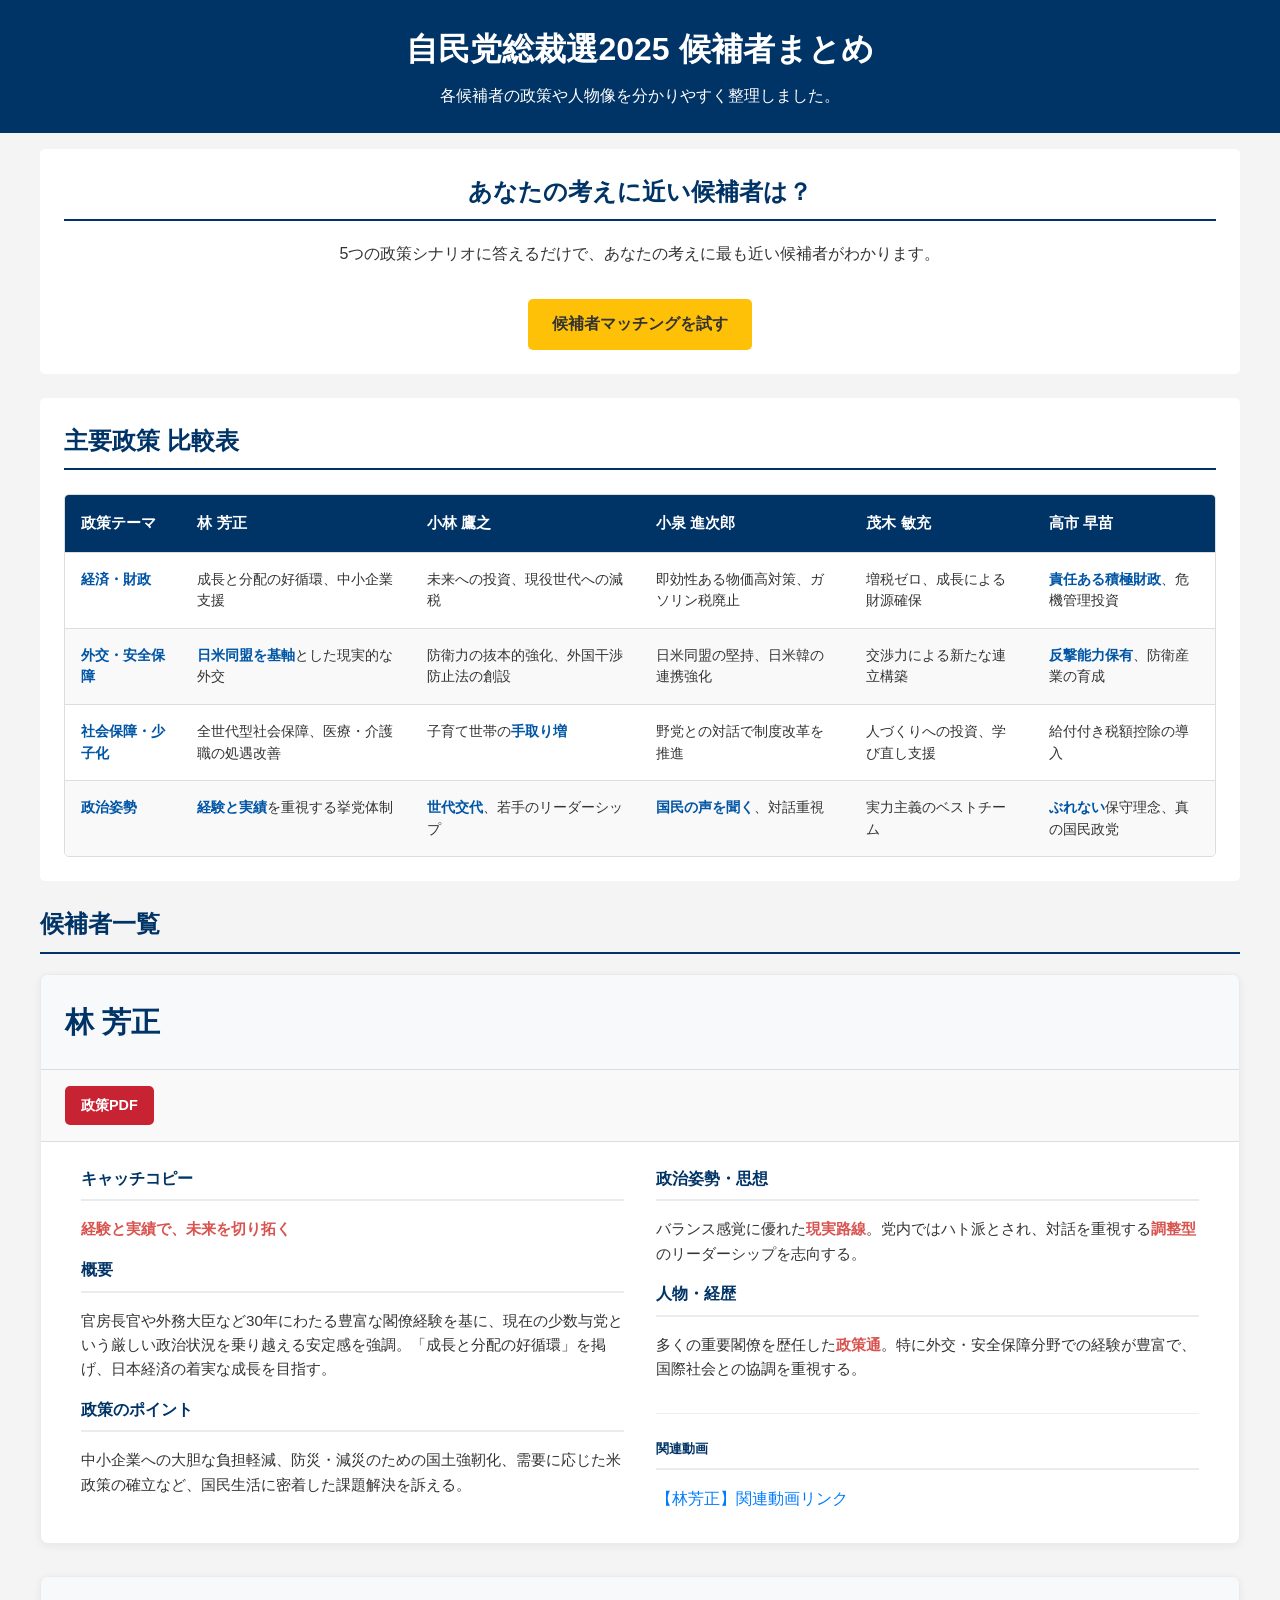
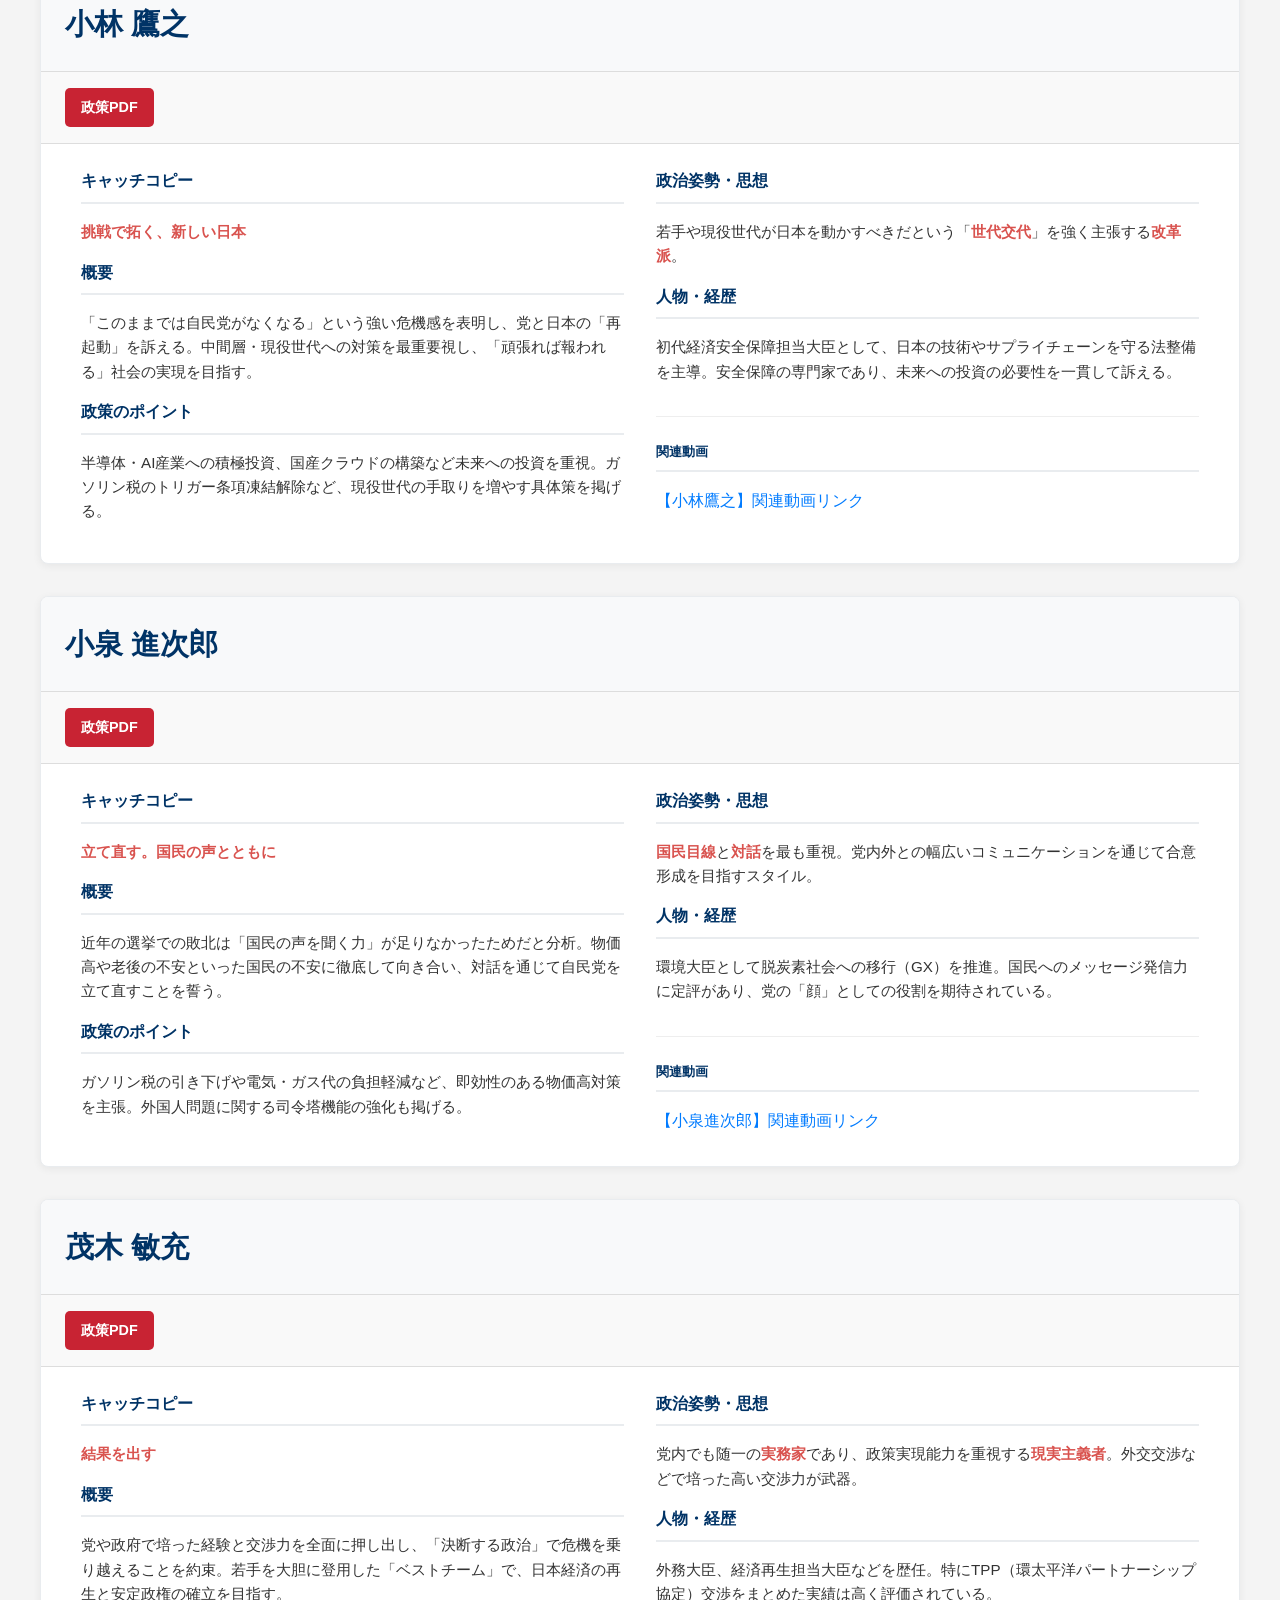
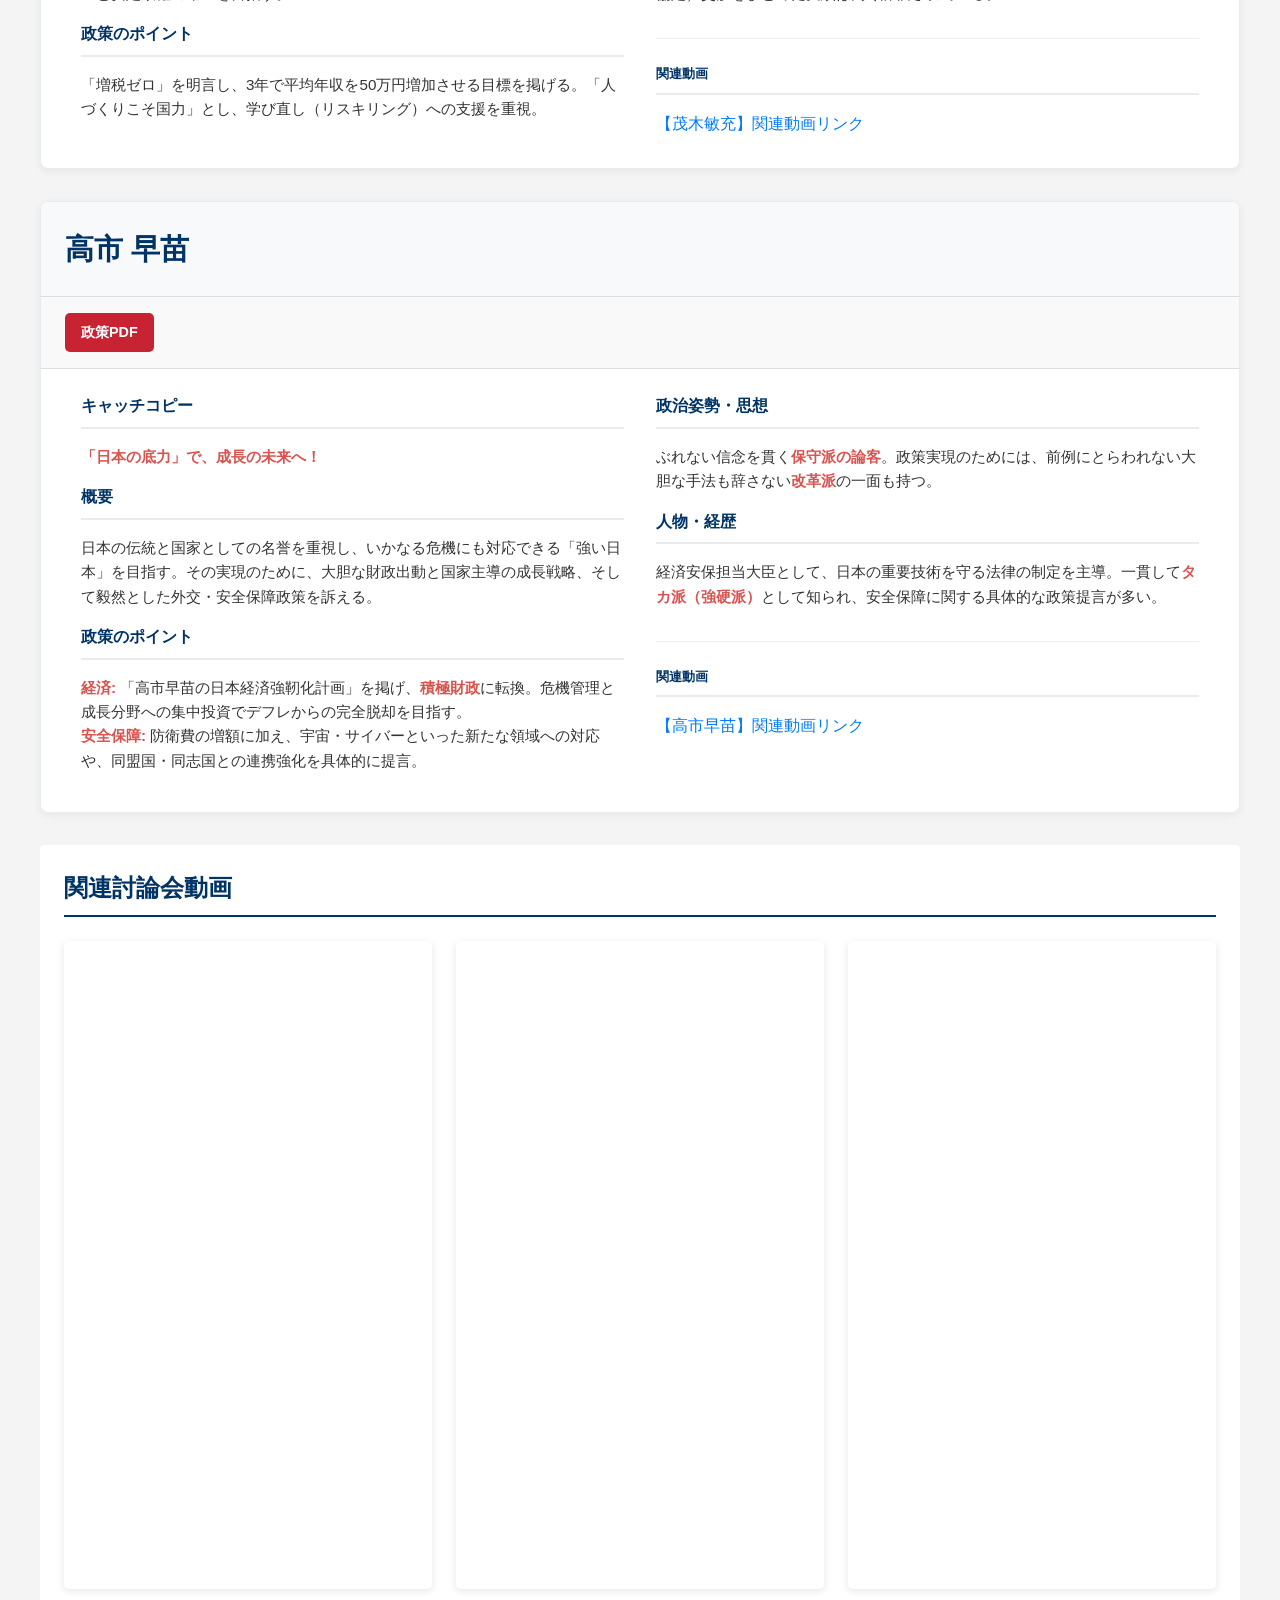
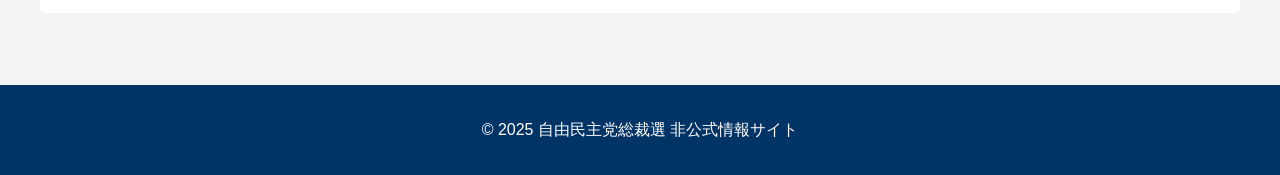
==== index.html @ 8de0a36b "Updates" ====
<!DOCTYPE html>
<html lang="ja">
<head>
    <meta charset="UTF-8">
    <meta name="viewport" content="width=device-width, initial-scale=1.0">
    <title>自民党総裁選2025 候補者まとめ</title>
    <link rel="stylesheet" href="style.css">
</head>
<body>

    <header>
        <h1>自民党総裁選2025 候補者まとめ</h1>
        <p>各候補者の政策や人物像を分かりやすく整理しました。</p>
    </header>

    <main>
        <section id="matcher-link">
            <h2>あなたの考えに近い候補者は？</h2>
            <p>5つの政策シナリオに答えるだけで、あなたの考えに最も近い候補者がわかります。</p>
            <a href="matcher.html" class="matcher-button">候補者マッチングを試す</a>
        </section>

        <section id="comparison">
            <h2>主要政策 比較表</h2>
            <div class="table-container">
                <table>
                    <thead>
                        <tr>
                            <th>政策テーマ</th>
                            <th>林 芳正</th>
                            <th>小林 鷹之</th>
                            <th>小泉 進次郎</th>
                            <th>茂木 敏充</th>
                            <th>高市 早苗</th>
                        </tr>
                    </thead>
                    <tbody>
                        <tr>
                            <td><strong>経済・財政</strong></td>
                            <td>成長と分配の好循環、中小企業支援</td>
                            <td>未来への投資、現役世代への減税</td>
                            <td>即効性ある物価高対策、ガソリン税廃止</td>
                            <td>増税ゼロ、成長による財源確保</td>
                            <td><strong>責任ある積極財政</strong>、危機管理投資</td>
                        </tr>
                        <tr>
                            <td><strong>外交・安全保障</strong></td>
                            <td><strong>日米同盟を基軸</strong>とした現実的な外交</td>
                            <td>防衛力の抜本的強化、外国干渉防止法の創設</td>
                            <td>日米同盟の堅持、日米韓の連携強化</td>
                            <td>交渉力による新たな連立構築</td>
                            <td><strong>反撃能力保有</strong>、防衛産業の育成</td>
                        </tr>
                        <tr>
                            <td><strong>社会保障・少子化</strong></td>
                            <td>全世代型社会保障、医療・介護職の処遇改善</td>
                            <td>子育て世帯の<strong>手取り増</strong></td>
                            <td>野党との対話で制度改革を推進</td>
                            <td>人づくりへの投資、学び直し支援</td>
                            <td>給付付き税額控除の導入</td>
                        </tr>
                        <tr>
                            <td><strong>政治姿勢</strong></td>
                            <td><strong>経験と実績</strong>を重視する挙党体制</td>
                            <td><strong>世代交代</strong>、若手のリーダーシップ</td>
                            <td><strong>国民の声を聞く</strong>、対話重視</td>
                            <td>実力主義のベストチーム</td>
                            <td><strong>ぶれない</strong>保守理念、真の国民政党</td>
                        </tr>
                    </tbody>
                </table>
            </div>
        </section>

        <section id="candidates">
            <h2>候補者一覧</h2>

            <div class="candidate" id="hayashi">
                <h3>林 芳正</h3>
                <div class="candidate-links">
                    <a href="../LDP presidential election2/hayashi_yoshimasa.pdf" target="_blank" class="pdf-button">政策PDF</a>
                </div>
                <div class="candidate-info">
                    <div class="policy">
                        <h4>キャッチコピー</h4>
                        <p><strong>経験と実績で、未来を切り拓く</strong></p>
                        <h4>概要</h4>
                        <p>官房長官や外務大臣など30年にわたる豊富な閣僚経験を基に、現在の少数与党という厳しい政治状況を乗り越える安定感を強調。「成長と分配の好循環」を掲げ、日本経済の着実な成長を目指す。</p>
                        <h4>政策のポイント</h4>
                        <p>中小企業への大胆な負担軽減、防災・減災のための国土強靭化、需要に応じた米政策の確立など、国民生活に密着した課題解決を訴える。</p>
                    </div>
                    <div class="profile">
                        <h4>政治姿勢・思想</h4>
                        <p>バランス感覚に優れた<strong>現実路線</strong>。党内ではハト派とされ、対話を重視する<strong>調整型</strong>のリーダーシップを志向する。</p>
                        <h4>人物・経歴</h4>
                        <p>多くの重要閣僚を歴任した<strong>政策通</strong>。特に外交・安全保障分野での経験が豊富で、国際社会との協調を重視する。</p>
                        <div class="video-section">
                            <h5>関連動画</h5>
                            <a href="#" target="_blank">【林芳正】関連動画リンク</a>
                        </div>
                    </div>
                </div>
            </div>

            <div class="candidate" id="kobayashi">
                <h3>小林 鷹之</h3>
                <div class="candidate-links">
                    <a href="../LDP presidential election2/kobayashi_takayuki.pdf" target="_blank" class="pdf-button">政策PDF</a>
                </div>
                <div class="candidate-info">
                    <div class="policy">
                        <h4>キャッチコピー</h4>
                        <p><strong>挑戦で拓く、新しい日本</strong></p>
                        <h4>概要</h4>
                        <p>「このままでは自民党がなくなる」という強い危機感を表明し、党と日本の「再起動」を訴える。中間層・現役世代への対策を最重要視し、「頑張れば報われる」社会の実現を目指す。</p>
                        <h4>政策のポイント</h4>
                        <p>半導体・AI産業への積極投資、国産クラウドの構築など未来への投資を重視。ガソリン税のトリガー条項凍結解除など、現役世代の手取りを増やす具体策を掲げる。</p>
                    </div>
                    <div class="profile">
                        <h4>政治姿勢・思想</h4>
                        <p>若手や現役世代が日本を動かすべきだという「<strong>世代交代</strong>」を強く主張する<strong>改革派</strong>。</p>
                        <h4>人物・経歴</h4>
                        <p>初代経済安全保障担当大臣として、日本の技術やサプライチェーンを守る法整備を主導。安全保障の専門家であり、未来への投資の必要性を一貫して訴える。</p>
                        <div class="video-section">
                            <h5>関連動画</h5>
                            <a href="#" target="_blank">【小林鷹之】関連動画リンク</a>
                        </div>
                    </div>
                </div>
            </div>

            <div class="candidate" id="koizumi">
                <h3>小泉 進次郎</h3>
                <div class="candidate-links">
                    <a href="../LDP presidential election2/koizumi_shinjiro.pdf" target="_blank" class="pdf-button">政策PDF</a>
                </div>
                <div class="candidate-info">
                    <div class="policy">
                        <h4>キャッチコピー</h4>
                        <p><strong>立て直す。国民の声とともに</strong></p>
                        <h4>概要</h4>
                        <p>近年の選挙での敗北は「国民の声を聞く力」が足りなかったためだと分析。物価高や老後の不安といった国民の不安に徹底して向き合い、対話を通じて自民党を立て直すことを誓う。</p>
                        <h4>政策のポイント</h4>
                        <p>ガソリン税の引き下げや電気・ガス代の負担軽減など、即効性のある物価高対策を主張。外国人問題に関する司令塔機能の強化も掲げる。</p>
                    </div>
                    <div class="profile">
                        <h4>政治姿勢・思想</h4>
                        <p><strong>国民目線</strong>と<strong>対話</strong>を最も重視。党内外との幅広いコミュニケーションを通じて合意形成を目指すスタイル。</p>
                        <h4>人物・経歴</h4>
                        <p>環境大臣として脱炭素社会への移行（GX）を推進。国民へのメッセージ発信力に定評があり、党の「顔」としての役割を期待されている。</p>
                        <div class="video-section">
                            <h5>関連動画</h5>
                            <a href="#" target="_blank">【小泉進次郎】関連動画リンク</a>
                        </div>
                    </div>
                </div>
            </div>

            <div class="candidate" id="motegi">
                <h3>茂木 敏充</h3>
                <div class="candidate-links">
                    <a href="../LDP presidential election2/motegi_toshimitsu.pdf" target="_blank" class="pdf-button">政策PDF</a>
                </div>
                <div class="candidate-info">
                    <div class="policy">
                        <h4>キャッチコピー</h4>
                        <p><strong>結果を出す</strong></p>
                        <h4>概要</h4>
                        <p>党や政府で培った経験と交渉力を全面に押し出し、「決断する政治」で危機を乗り越えることを約束。若手を大胆に登用した「ベストチーム」で、日本経済の再生と安定政権の確立を目指す。</p>
                        <h4>政策のポイント</h4>
                        <p>「増税ゼロ」を明言し、3年で平均年収を50万円増加させる目標を掲げる。「人づくりこそ国力」とし、学び直し（リスキリング）への支援を重視。</p>
                    </div>
                    <div class="profile">
                        <h4>政治姿勢・思想</h4>
                        <p>党内でも随一の<strong>実務家</strong>であり、政策実現能力を重視する<strong>現実主義者</strong>。外交交渉などで培った高い交渉力が武器。</p>
                        <h4>人物・経歴</h4>
                        <p>外務大臣、経済再生担当大臣などを歴任。特にTPP（環太平洋パートナーシップ協定）交渉をまとめた実績は高く評価されている。</p>
                        <div class="video-section">
                            <h5>関連動画</h5>
                            <a href="#" target="_blank">【茂木敏充】関連動画リンク</a>
                        </div>
                    </div>
                </div>
            </div>

            <div class="candidate" id="takaichi">
                <h3>高市 早苗</h3>
                <div class="candidate-links">
                    <a href="../LDP presidential election2/takaichi_sanae.pdf" target="_blank" class="pdf-button">政策PDF</a>
                </div>
                <div class="candidate-info">
                    <div class="policy">
                        <h4>キャッチコピー</h4>
                        <p><strong>「日本の底力」で、成長の未来へ！</strong></p>
                        <h4>概要</h4>
                        <p>日本の伝統と国家としての名誉を重視し、いかなる危機にも対応できる「強い日本」を目指す。その実現のために、大胆な財政出動と国家主導の成長戦略、そして毅然とした外交・安全保障政策を訴える。</p>
                        <h4>政策のポイント</h4>
                        <p><strong>経済:</strong> 「高市早苗の日本経済強靭化計画」を掲げ、<strong>積極財政</strong>に転換。危機管理と成長分野への集中投資でデフレからの完全脱却を目指す。<br><strong>安全保障:</strong> 防衛費の増額に加え、宇宙・サイバーといった新たな領域への対応や、同盟国・同志国との連携強化を具体的に提言。</p>
                    </div>
                    <div class="profile">
                        <h4>政治姿勢・思想</h4>
                        <p>ぶれない信念を貫く<strong>保守派の論客</strong>。政策実現のためには、前例にとらわれない大胆な手法も辞さない<strong>改革派</strong>の一面も持つ。</p>
                        <h4>人物・経歴</h4>
                        <p>経済安保担当大臣として、日本の重要技術を守る法律の制定を主導。一貫して<strong>タカ派（強硬派）</strong>として知られ、安全保障に関する具体的な政策提言が多い。</p>
                        <div class="video-section">
                            <h5>関連動画</h5>
                            <a href="#" target="_blank">【高市早苗】関連動画リンク</a>
                        </div>
                    </div>
                </div>
            </div>

        </section>

        <section id="debate-videos">
            <h2>関連討論会動画</h2>
            <div class="video-container">
                <div class="video-wrapper">
                    <iframe src="https://www.youtube.com/embed/Q50NCoF3dXk" title="YouTube video player" frameborder="0" allow="accelerometer; autoplay; clipboard-write; encrypted-media; gyroscope; picture-in-picture; web-share" allowfullscreen></iframe>
                </div>
                <div class="video-wrapper">
                    <iframe src="https://www.youtube.com/embed/YBnjSKV6GBg" title="YouTube video player" frameborder="0" allow="accelerometer; autoplay; clipboard-write; encrypted-media; gyroscope; picture-in-picture; web-share" allowfullscreen></iframe>
                </div>
                <div class="video-wrapper">
                    <iframe src="https://www.youtube.com/embed/Pvwe_WnXvWQ" title="YouTube video player" frameborder="0" allow="accelerometer; autoplay; clipboard-write; encrypted-media; gyroscope; picture-in-picture; web-share" allowfullscreen></iframe>
                </div>
            </div>
        </section>

    </main>

    <footer>
        <p>&copy; 2025 自由民主党総裁選 非公式情報サイト</p>
    </footer>

</body>
</html>
---- style.css ----
body {
    font-family: sans-serif;
    line-height: 1.6;
    margin: 0;
    padding: 0;
    background: #f4f4f4;
    color: #333;
}

header {
    background: #003366;
    color: #fff;
    padding: 1.5rem 1rem;
    text-align: center;
}

header p {
    margin: 0;
    max-width: 800px;
    margin: 0.5rem auto 0;
}

h1 {
    margin: 0 0 0.5rem 0;
}

main {
    padding: 1rem;
    max-width: 1200px;
    margin: 0 auto;
}

section {
    background: #fff;
    margin-bottom: 1.5rem;
    padding: 1.5rem;
    border-radius: 5px;
}

h2 {
    color: #003366;
    border-bottom: 2px solid #003366;
    padding-bottom: 0.5rem;
    margin-top: 0;
}

/* --- Matcher Button --- */
#matcher-link {
    text-align: center;
}
.matcher-button {
    display: inline-block;
    background: #ffc107;
    color: #333;
    padding: 0.8rem 1.5rem;
    text-decoration: none;
    font-weight: bold;
    border-radius: 5px;
    margin-top: 1rem;
    transition: background-color 0.3s;
}

.matcher-button:hover {
    background: #ffca2c;
}

/* --- Responsive Table --- */
.table-container {
    overflow-x: auto;
    -webkit-overflow-scrolling: touch;
    margin-top: 1.5rem;
    border: 1px solid #ddd;
    border-radius: 5px;
}

#comparison table {
    width: 100%;
    min-width: 800px;
    border-collapse: collapse;
}

#comparison th, #comparison td {
    padding: 1rem;
    vertical-align: top;
    border: none;
    border-bottom: 1px solid #ddd;
    text-align: left;
}

#comparison thead th {
    background-color: #003366;
    color: #fff;
    position: sticky;
    top: 0;
    font-size: 0.95rem;
}

#comparison tbody tr:last-child th,
#comparison tbody tr:last-child td {
    border-bottom: none;
}

#comparison tbody td {
    font-size: 0.9rem;
    line-height: 1.5;
}

#comparison tbody tr:nth-child(even) {
    background-color: #f9f9f9;
}

#comparison td strong, #comparison tbody th strong {
    color: #0055a5;
}

/* --- Candidate Sections --- */
#candidates {
    background: transparent;
    padding: 0;
    border: none;
}

.candidate {
    background: #fff;
    margin-bottom: 2rem;
    border: 1px solid #e9ecef;
    border-radius: 8px;
    box-shadow: 0 2px 8px rgba(0,0,0,0.06);
    overflow: hidden;
    padding: 0;
}

.candidate h3 {
    font-size: 1.8rem;
    color: #003366;
    margin: 0;
    padding: 1.5rem;
    border-bottom: 1px solid #ddd;
    background-color: #f8f9fa;
}

.candidate-links {
    padding: 1rem 1.5rem;
    background: #f9f9f9;
    border-bottom: 1px solid #ddd;
}

.pdf-button {
    display: inline-block;
    background: #c82333;
    color: #fff;
    padding: 0.5rem 1rem;
    text-decoration: none;
    border-radius: 5px;
    font-weight: bold;
    font-size: 0.9rem;
}

.pdf-button:hover {
    background: #a21b29;
}

.candidate-info {
    display: flex;
    flex-wrap: wrap;
    padding: 1.5rem;
}

.policy, .profile {
    flex: 1;
    padding: 0 1rem;
    min-width: 300px;
}

.policy h4, .profile h4, .video-section h5 {
    color: #003366;
    border-bottom: 2px solid #e9ecef;
    padding-bottom: 0.5rem;
    margin-top: 0;
    margin-bottom: 1rem;
}

.policy p, .profile p {
    font-size: 0.95rem;
}

.policy p strong, .profile p strong {
    color: #d9534f;
}

.video-section {
    margin-top: 2rem;
    border-top: 1px solid #eee;
    padding-top: 1.5rem;
}

.video-section a {
    display: block;
    margin-bottom: 0.5rem;
    color: #007bff;
    text-decoration: none;
}

.video-section a:hover {
    text-decoration: underline;
}

/* --- Footer --- */
footer {
    text-align: center;
    padding: 1rem 0;
    background: #003366;
    color: #fff;
    margin-top: 2rem;
}

/* --- Debate Videos Section --- */
#debate-videos .video-container {
    display: flex;
    flex-wrap: wrap;
    gap: 1.5rem;
    justify-content: center;
    margin-top: 1.5rem;
}

#debate-videos .video-wrapper {
    position: relative;
    padding-bottom: 56.25%; /* 16:9 Aspect Ratio (9 / 16 = 0.5625) */
    height: 0;
    overflow: hidden;
    flex: 1 1 30%;
    min-width: 300px;
    max-width: 400px; /* Reduce max size further */
    border-radius: 5px;
    box-shadow: 0 2px 8px rgba(0,0,0,0.1);
}

#debate-videos .video-wrapper iframe {
    position: absolute;
    top: 0;
    left: 0;
    width: 100%;
    height: 100%;
}
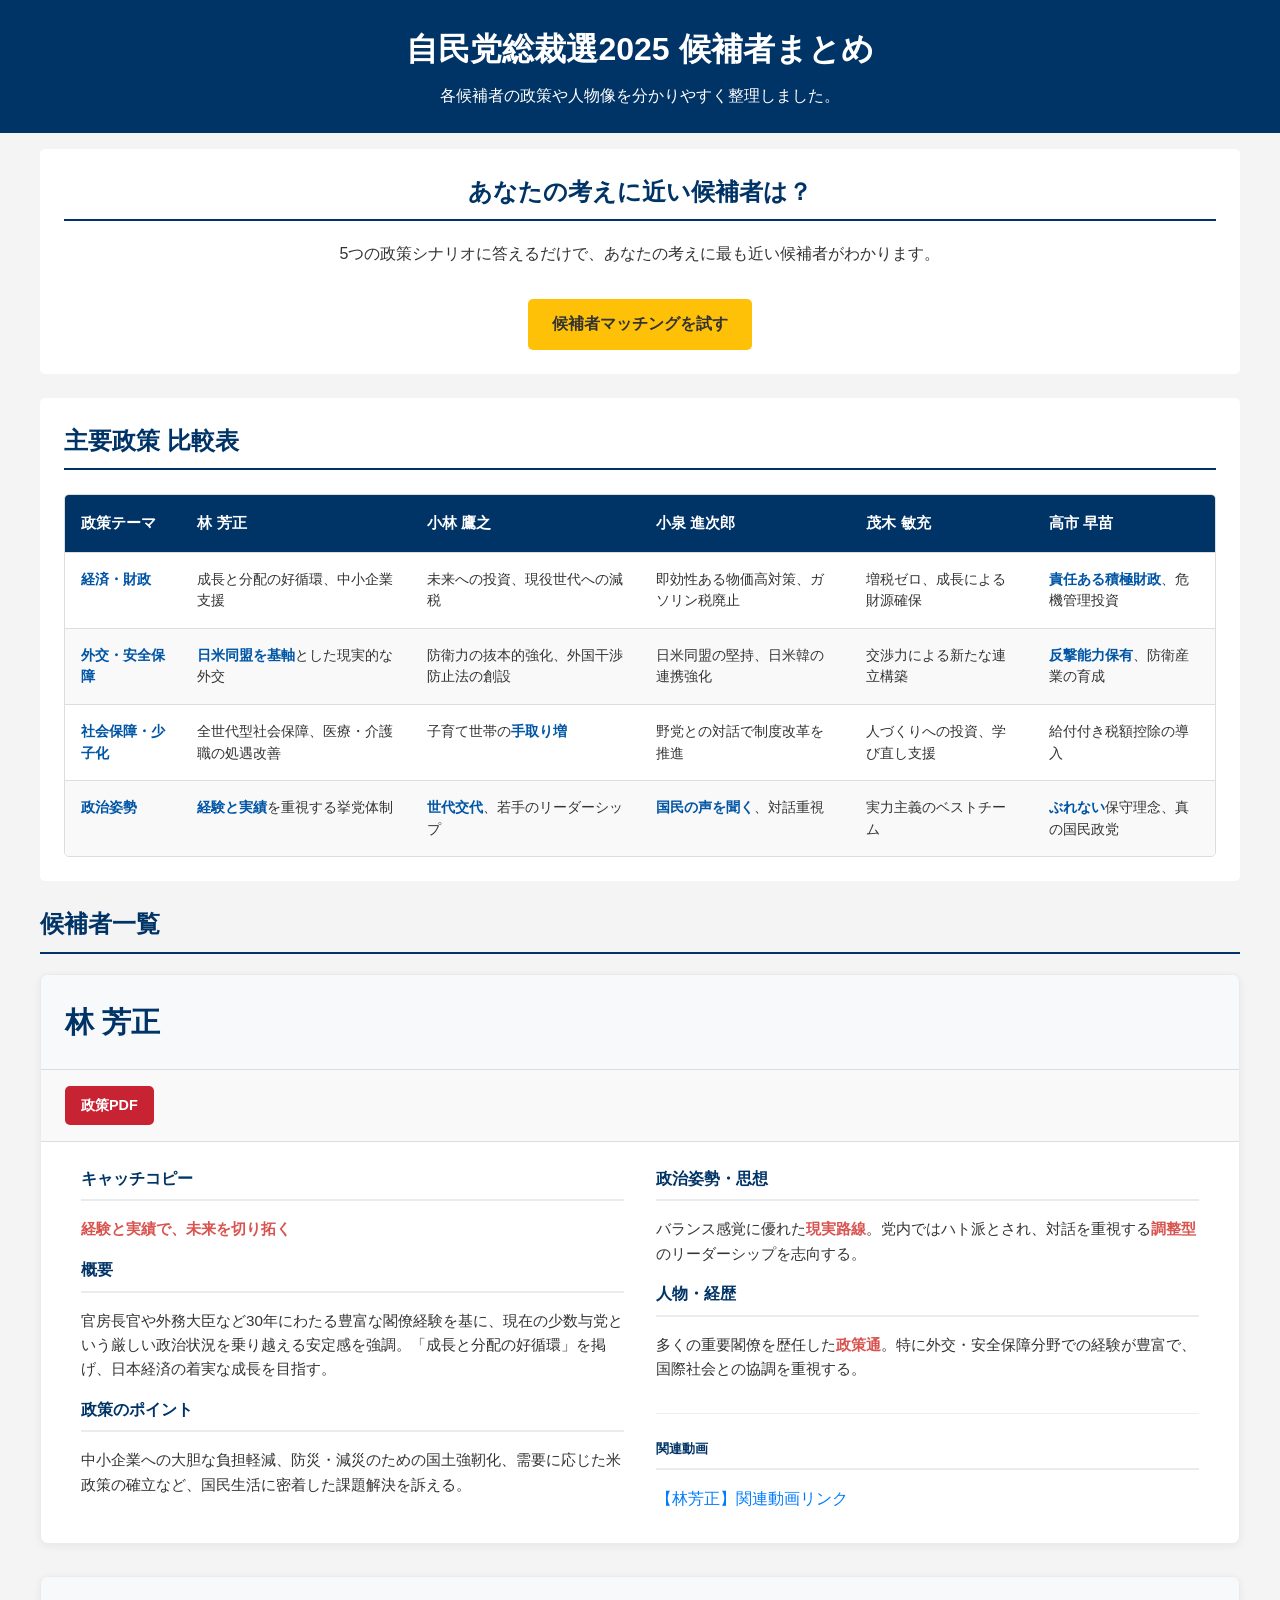
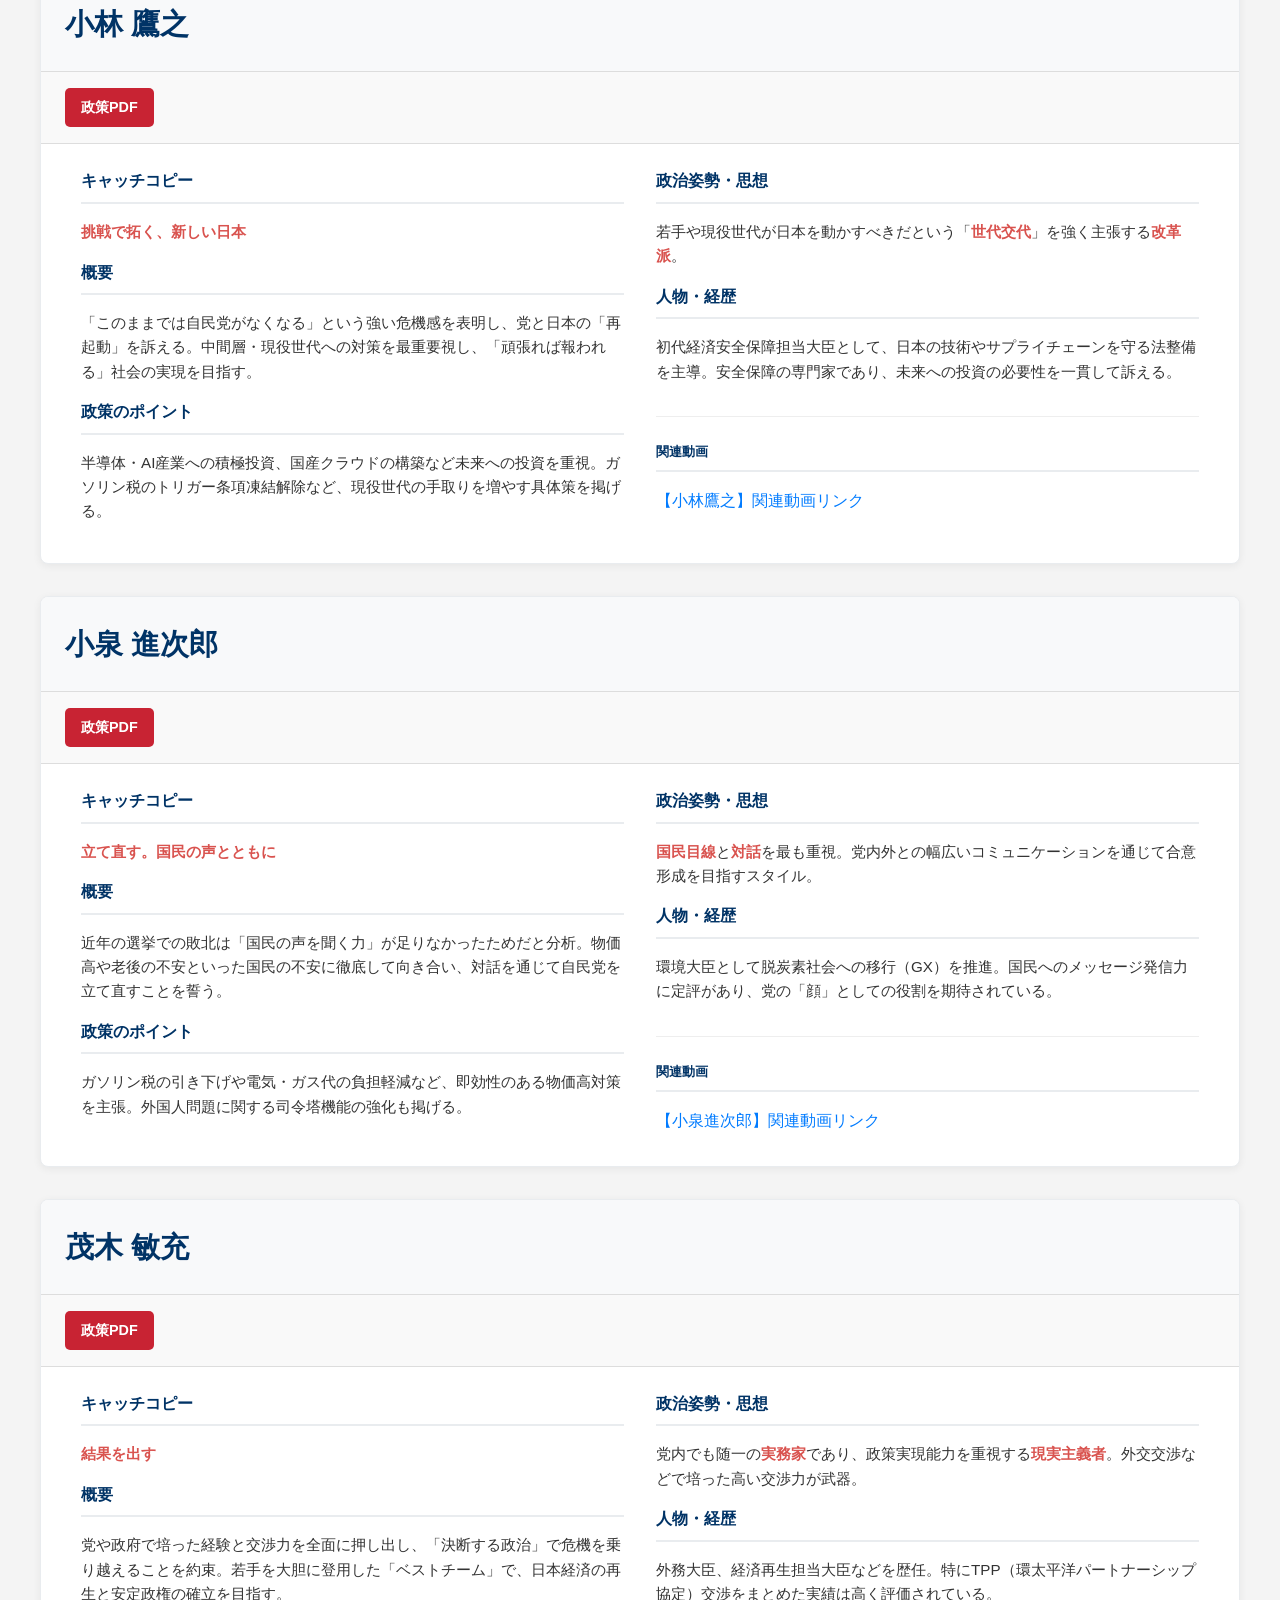
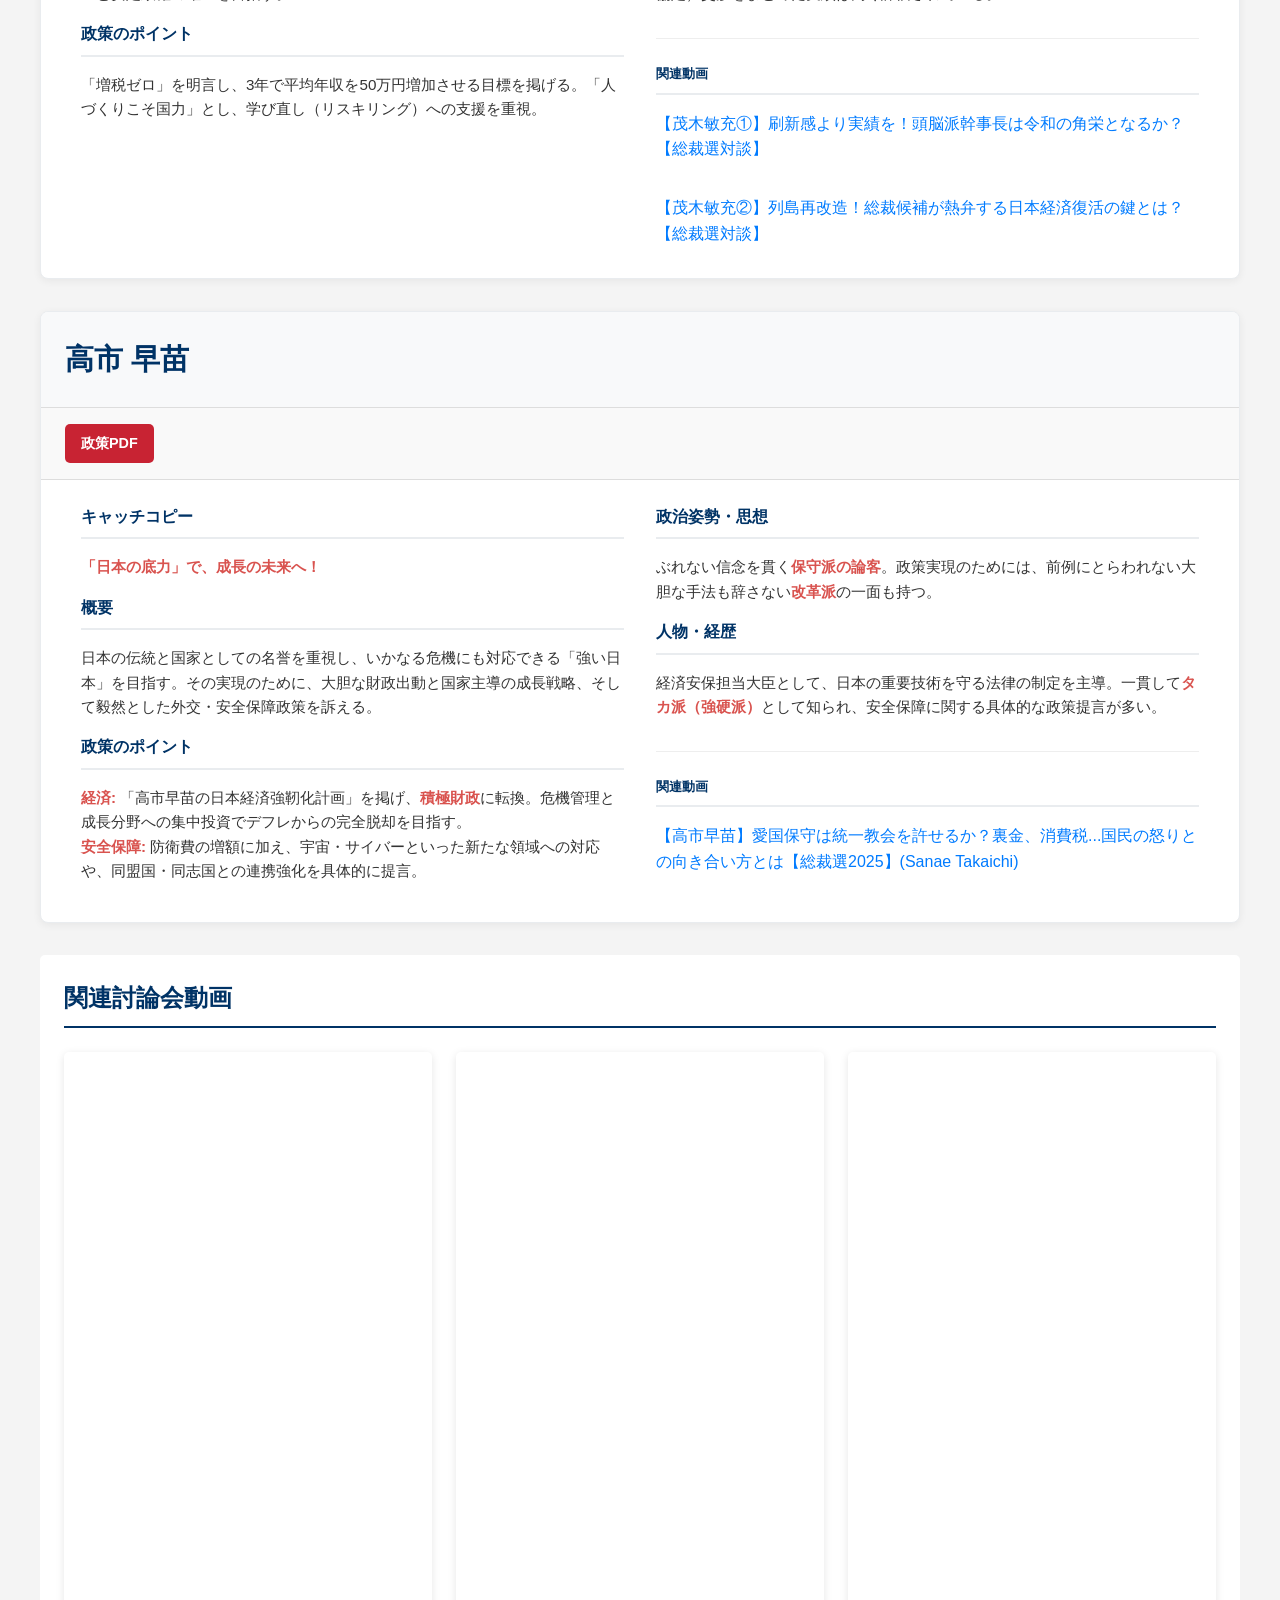
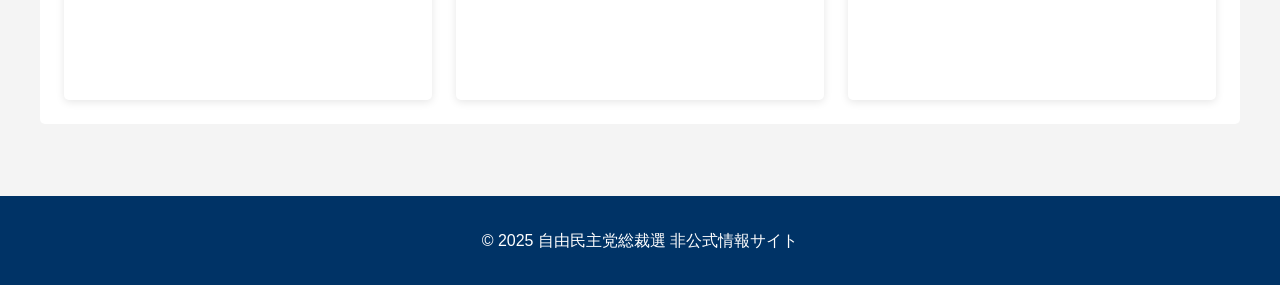
==== commit 6e16dc95: "Updates" ====
--- a/index.html
+++ b/index.html
@@ -177,7 +177,8 @@
                         <p>外務大臣、経済再生担当大臣などを歴任。特にTPP（環太平洋パートナーシップ協定）交渉をまとめた実績は高く評価されている。</p>
                         <div class="video-section">
                             <h5>関連動画</h5>
-                            <a href="#" target="_blank">【茂木敏充】関連動画リンク</a>
+                            <a href="https://www.youtube.com/watch?v=0tI_t4-xgq8&t=1849s" target="_blank">【茂木敏充①】刷新感より実績を！頭脳派幹事長は令和の角栄となるか？【総裁選対談】</a><br/>
+                            <a href="https://www.youtube.com/watch?v=WrSGCFn63_k" target="_blank">【茂木敏充②】列島再改造！総裁候補が熱弁する日本経済復活の鍵とは？【総裁選対談】</a>
                         </div>
                     </div>
                 </div>
@@ -204,7 +205,7 @@
                         <p>経済安保担当大臣として、日本の重要技術を守る法律の制定を主導。一貫して<strong>タカ派（強硬派）</strong>として知られ、安全保障に関する具体的な政策提言が多い。</p>
                         <div class="video-section">
                             <h5>関連動画</h5>
-                            <a href="#" target="_blank">【高市早苗】関連動画リンク</a>
+                            <a href="https://www.youtube.com/watch?v=GSwVQjN9Sdw&t=368s" target="_blank">【高市早苗】愛国保守は統一教会を許せるか？裏金、消費税...国民の怒りとの向き合い方とは【総裁選2025】(Sanae Takaichi)</a>
                         </div>
                     </div>
                 </div>
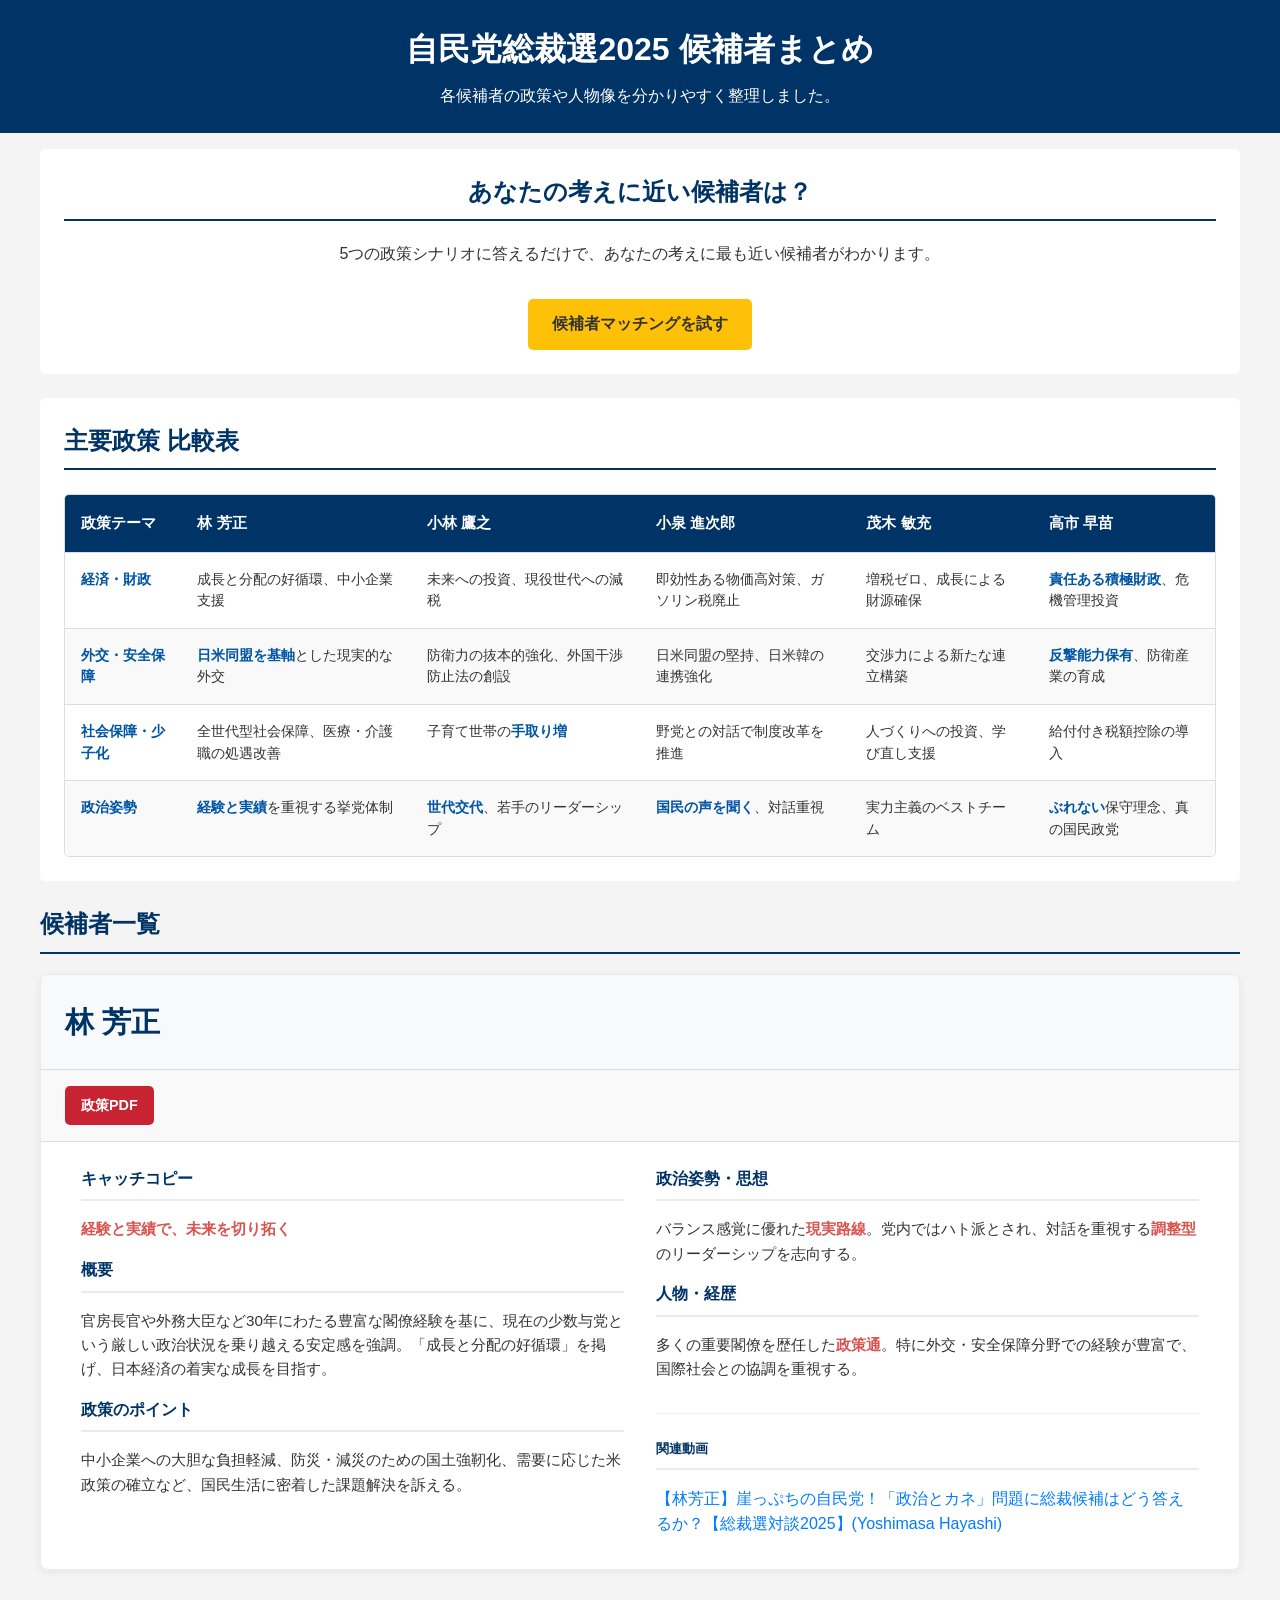
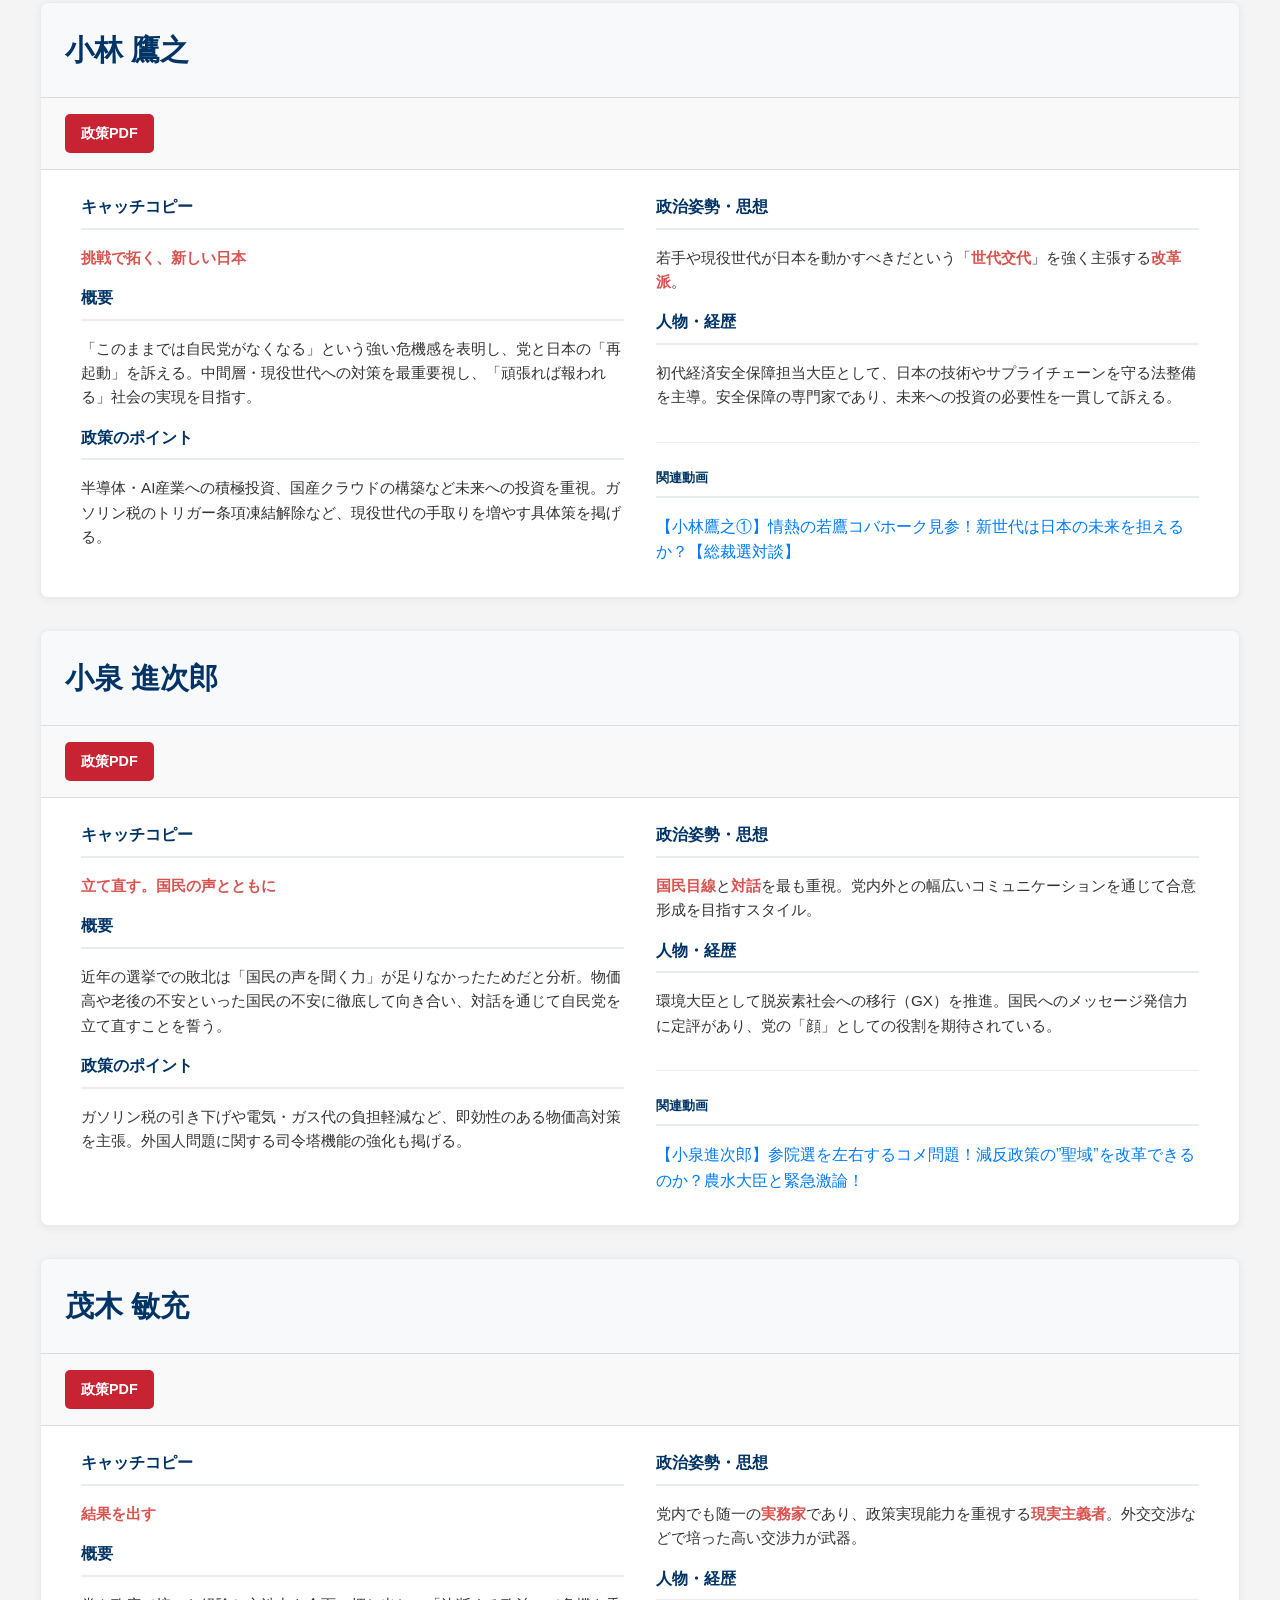
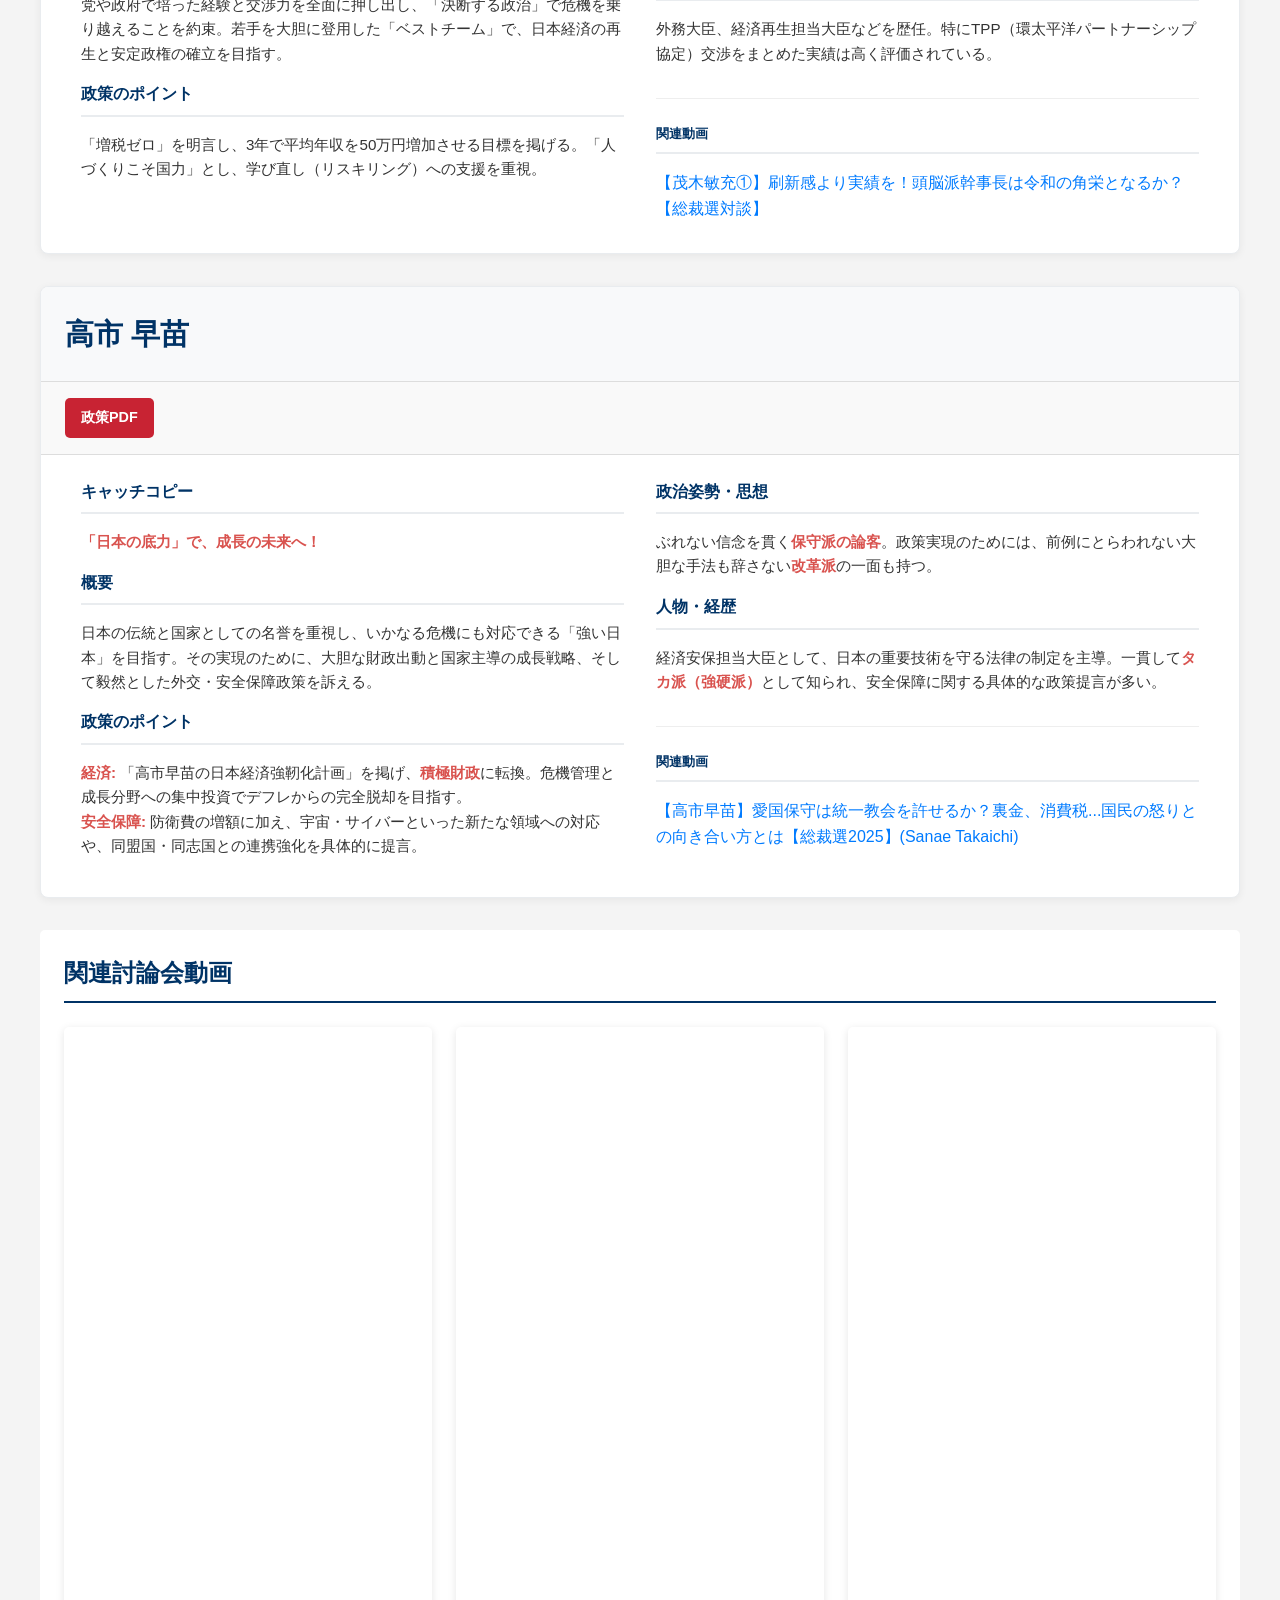
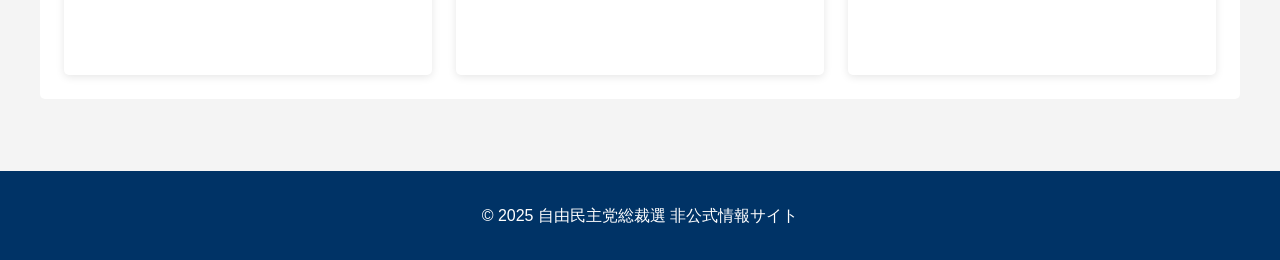
==== commit 5f352ce7: "Updates" ====
--- a/index.html
+++ b/index.html
@@ -96,7 +96,7 @@
                         <p>多くの重要閣僚を歴任した<strong>政策通</strong>。特に外交・安全保障分野での経験が豊富で、国際社会との協調を重視する。</p>
                         <div class="video-section">
                             <h5>関連動画</h5>
-                            <a href="#" target="_blank">【林芳正】関連動画リンク</a>
+                            <a href="https://www.youtube.com/watch?v=7HHYFExrUlc&t=288s" target="_blank">【林芳正】崖っぷちの自民党！「政治とカネ」問題に総裁候補はどう答えるか？【総裁選対談2025】(Yoshimasa Hayashi)</a>
                         </div>
                     </div>
                 </div>
@@ -123,7 +123,7 @@
                         <p>初代経済安全保障担当大臣として、日本の技術やサプライチェーンを守る法整備を主導。安全保障の専門家であり、未来への投資の必要性を一貫して訴える。</p>
                         <div class="video-section">
                             <h5>関連動画</h5>
-                            <a href="#" target="_blank">【小林鷹之】関連動画リンク</a>
+                            <a href="https://www.youtube.com/watch?v=fQSO7T_RONM" target="_blank">【小林鷹之①】情熱の若鷹コバホーク見参！新世代は日本の未来を担えるか？【総裁選対談】</a>
                         </div>
                     </div>
                 </div>
@@ -150,7 +150,7 @@
                         <p>環境大臣として脱炭素社会への移行（GX）を推進。国民へのメッセージ発信力に定評があり、党の「顔」としての役割を期待されている。</p>
                         <div class="video-section">
                             <h5>関連動画</h5>
-                            <a href="#" target="_blank">【小泉進次郎】関連動画リンク</a>
+                            <a href="https://www.youtube.com/watch?v=Nc2l2y54KJk&t=117s" target="_blank">【小泉進次郎】参院選を左右するコメ問題！減反政策の”聖域”を改革できるのか？農水大臣と緊急激論！</a>
                         </div>
                     </div>
                 </div>
@@ -177,8 +177,7 @@
                         <p>外務大臣、経済再生担当大臣などを歴任。特にTPP（環太平洋パートナーシップ協定）交渉をまとめた実績は高く評価されている。</p>
                         <div class="video-section">
                             <h5>関連動画</h5>
-                            <a href="https://www.youtube.com/watch?v=0tI_t4-xgq8&t=1849s" target="_blank">【茂木敏充①】刷新感より実績を！頭脳派幹事長は令和の角栄となるか？【総裁選対談】</a><br/>
-                            <a href="https://www.youtube.com/watch?v=WrSGCFn63_k" target="_blank">【茂木敏充②】列島再改造！総裁候補が熱弁する日本経済復活の鍵とは？【総裁選対談】</a>
+                            <a href="https://www.youtube.com/watch?v=0tI_t4-xgq8&t=1849s" target="_blank">【茂木敏充①】刷新感より実績を！頭脳派幹事長は令和の角栄となるか？【総裁選対談】</a>
                         </div>
                     </div>
                 </div>
